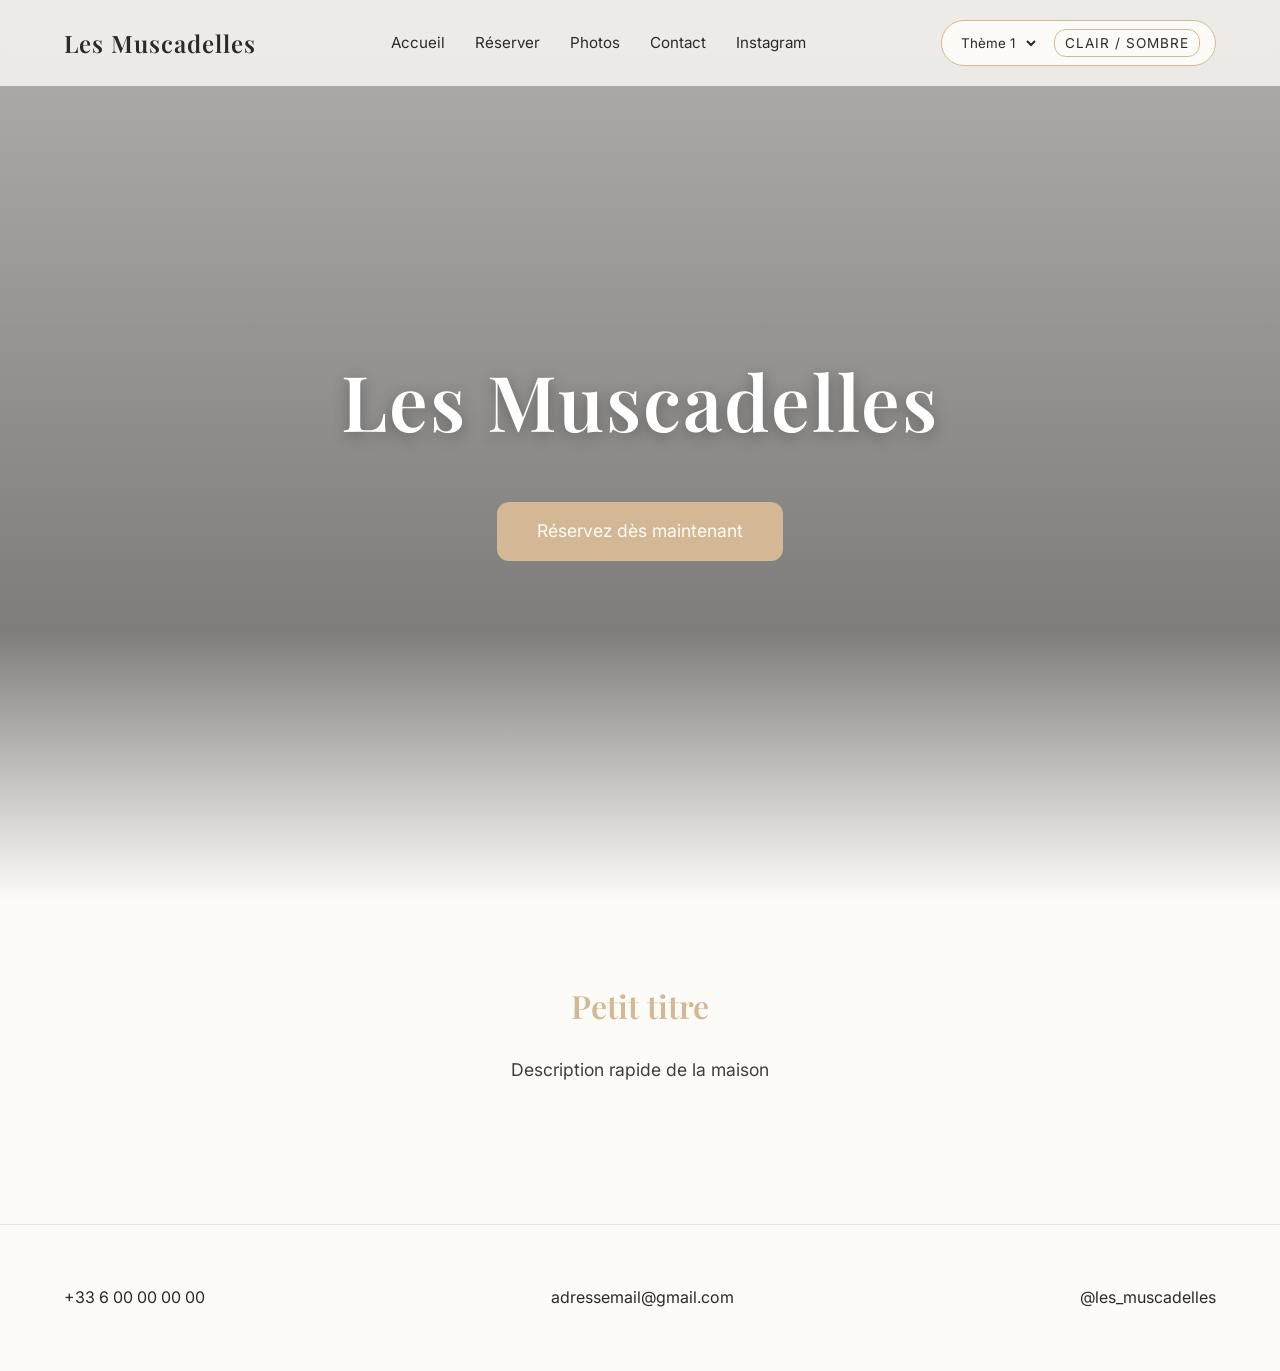
==== index.html @ 4e6fd235 "Create demo" ====
<!DOCTYPE html>
<html lang="fr">
<head>
    <meta charset="UTF-8">
    <meta name="viewport" content="width=device-width, initial-scale=1.0">
    <meta http-equiv="refresh" content="0; url=demo.html">
    <title>Les Muscadelles</title>
    <script>
        window.location.replace("demo.html");
    </script>
</head>
<body>
    <a href="demo.html"></a>
</body>
</html>
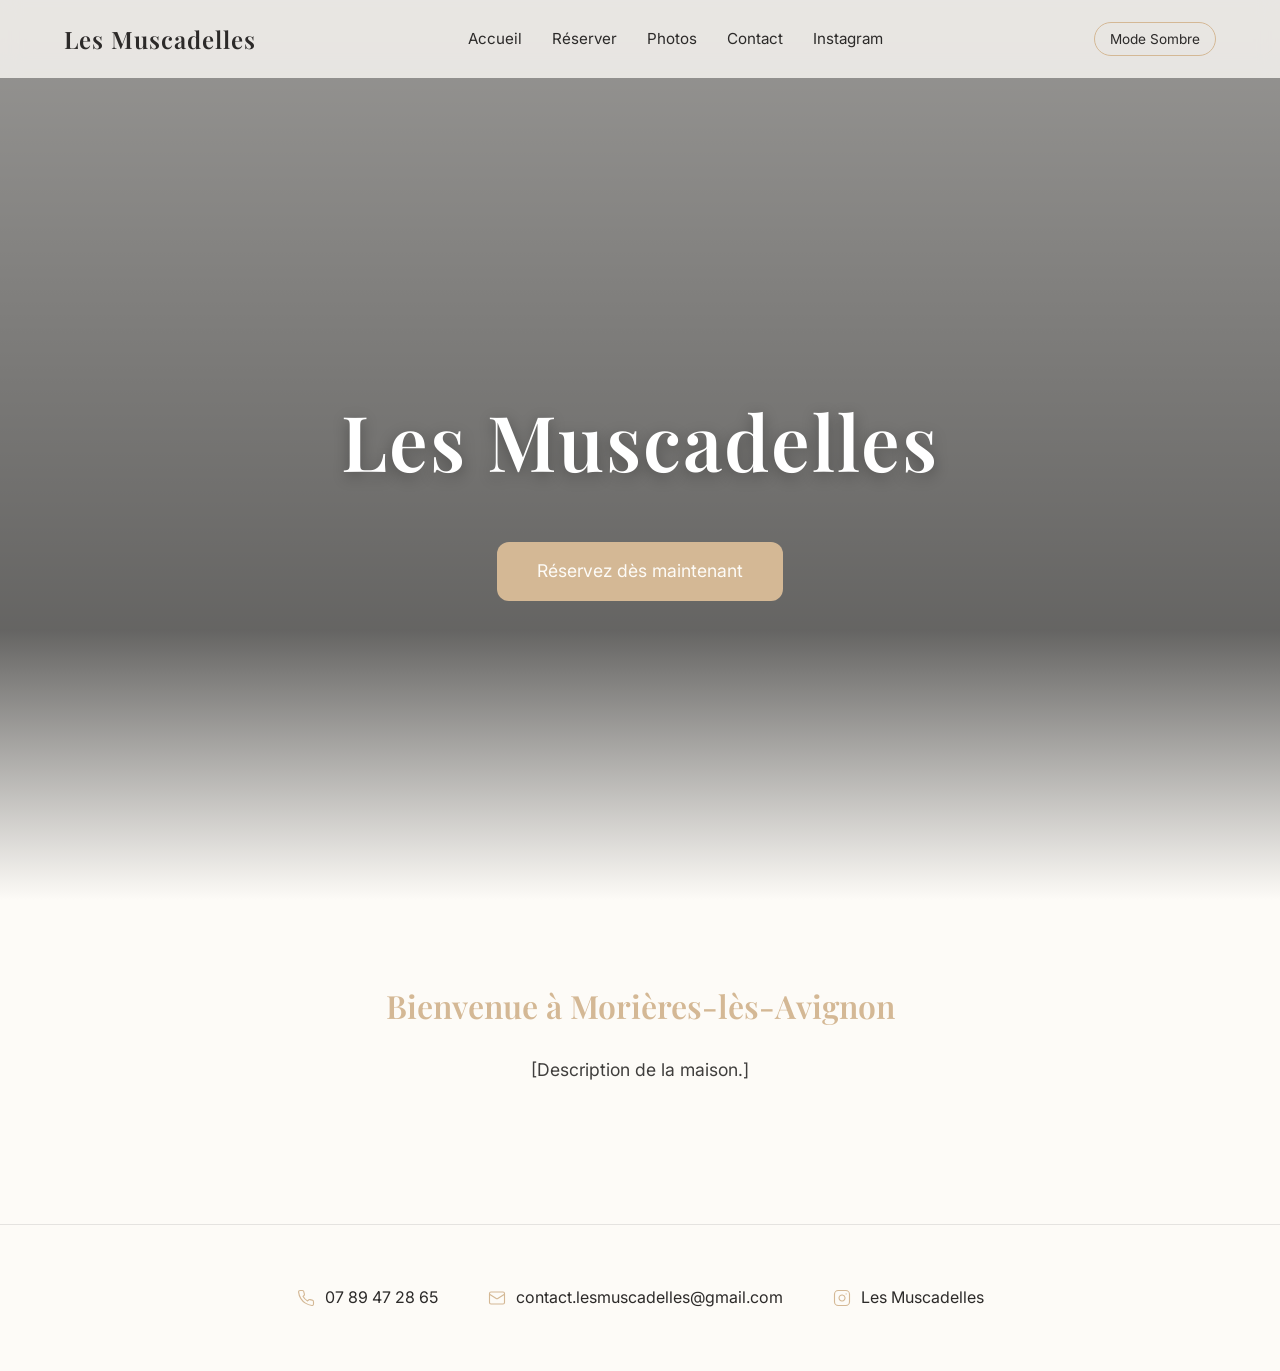
==== commit 8fd701fc: "Titre Description" ====
--- a/index.html
+++ b/index.html
@@ -3,13 +3,70 @@
 <head>
     <meta charset="UTF-8">
     <meta name="viewport" content="width=device-width, initial-scale=1.0">
-    <meta http-equiv="refresh" content="0; url=demo.html">
     <title>Les Muscadelles</title>
-    <script>
-        window.location.replace("demo.html");
-    </script>
+    <link href="https://fonts.googleapis.com/css2?family=Inter:wght@300;400;600&family=Playfair+Display:ital,wght@0,400;0,600;1,400&display=swap" rel="stylesheet">
+    <link rel="stylesheet" href="style.css">
 </head>
 <body>
-    <a href="demo.html"></a>
+
+    <header>
+        <div class="brand">Les Muscadelles</div>
+        <nav>
+            <a href="#">Accueil</a>
+            <a href="#">Réserver</a>
+            <a href="#">Photos</a>
+            <a href="#">Contact</a>
+            <a href="#">Instagram</a>
+        </nav>
+        
+        <button class="theme-toggle" id="themeToggle">Mode Sombre</button>
+    </header>
+
+    <section class="hero">
+        <div class="hero-content">
+            <h1>Les Muscadelles</h1>
+            <a href="#" class="btn-reserve">Réservez dès maintenant</a>
+        </div>
+    </section>
+
+    <main>
+        <section class="description">
+            <h2>Bienvenue à Morières-lès-Avignon</h2>
+            <p>[Description de la maison.]</p>
+        </section>
+    </main>
+
+    <footer>
+        <div class="contact-item">
+            <a href="tel:+33789472865">
+                <svg class="icon" viewBox="0 0 24 24" fill="none" stroke="currentColor" stroke-width="1.5" stroke-linecap="round" stroke-linejoin="round">
+                    <path d="M22 16.92v3a2 2 0 0 1-2.18 2 19.79 19.79 0 0 1-8.63-3.07 19.5 19.5 0 0 1-6-6 19.79 19.79 0 0 1-3.07-8.67A2 2 0 0 1 4.11 2h3a2 2 0 0 1 2 1.72 12.84 12.84 0 0 0 .7 2.81 2 2 0 0 1-.45 2.11L8.09 9.91a16 16 0 0 0 6 6l1.27-1.27a2 2 0 0 1 2.11-.45 12.84 12.84 0 0 0 2.81.7A2 2 0 0 1 22 16.92z"/>
+                </svg>
+                <span>07 89 47 28 65</span>
+            </a>
+        </div>
+
+        <div class="contact-item">
+            <a href="mailto:contact.lesmuscadelles@gmail.com">
+                <svg class="icon" viewBox="0 0 24 24" fill="none" stroke="currentColor" stroke-width="1.5" stroke-linecap="round" stroke-linejoin="round">
+                    <rect x="2" y="4" width="20" height="16" rx="2"/>
+                    <path d="m22 7-8.97 5.7a1.94 1.94 0 0 1-2.06 0L2 7"/>
+                </svg>
+                <span>contact.lesmuscadelles@gmail.com</span>
+            </a>
+        </div>
+
+        <div class="contact-item">
+            <a href="https://www.instagram.com/" target="_blank" rel="noopener noreferrer">
+                <svg class="icon" viewBox="0 0 24 24" fill="none" stroke="currentColor" stroke-width="1.5" stroke-linecap="round" stroke-linejoin="round">
+                    <rect x="2" y="2" width="20" height="20" rx="5" ry="5"/>
+                    <path d="M16 11.37A4 4 0 1 1 12.63 8 4 4 0 0 1 16 11.37z"/>
+                    <line x1="17.5" y1="6.5" x2="17.51" y2="6.5"/>
+                </svg>
+                <span>Les Muscadelles</span>
+            </a>
+        </div>
+    </footer>
+    <script src="script.js"></script>
 </body>
 </html>
--- a/style.css
+++ b/style.css
@@ -0,0 +1,209 @@
+:root {
+    --bg-color: #FDFBF7;
+    --text-color: #2C2A29;
+    --accent-color: #D4B895;
+    --header-bg: rgba(253, 251, 247, 0.8);
+    --font-heading: 'Playfair Display', serif;
+    --font-body: 'Inter', sans-serif;
+    --border-radius: 12px;
+}
+
+[data-theme="dark"] {
+    --bg-color: #1A1817;
+    --text-color: #FDFBF7;
+    --accent-color: #B89C7A;
+    --header-bg: rgba(26, 24, 23, 0.8);
+}
+
+* { 
+    box-sizing: border-box; 
+    margin: 0; 
+    padding: 0; 
+}
+
+body {
+    font-family: var(--font-body);
+    background-color: var(--bg-color);
+    color: var(--text-color);
+    transition: background-color 0.4s ease, color 0.4s ease;
+    line-height: 1.6;
+}
+
+h1, h2, h3, .brand {
+    font-family: var(--font-heading);
+    font-weight: 600;
+}
+
+a { 
+    text-decoration: none; 
+    color: inherit; 
+    transition: opacity 0.3s ease; 
+}
+
+a:hover { 
+    opacity: 0.7; 
+}
+   
+header {
+    position: fixed;
+    top: 0; 
+    left: 0; 
+    width: 100%;
+    background: var(--header-bg);
+    backdrop-filter: blur(10px);
+    -webkit-backdrop-filter: blur(10px);
+    z-index: 1000;
+    padding: 20px 5%;
+    display: flex;
+    justify-content: space-between;
+    align-items: center;
+}
+
+.brand { 
+    font-size: 1.5rem; 
+    letter-spacing: 1px; 
+}
+
+nav { 
+    display: flex; 
+    gap: 30px; 
+    align-items: center; 
+}
+
+nav a { 
+    font-size: 0.95rem; 
+    font-weight: 400; 
+}
+
+button.theme-toggle {
+    background: transparent;
+    color: var(--text-color);
+    border: 1px solid var(--accent-color);
+    padding: 8px 15px;
+    border-radius: 50px;
+    font-family: inherit;
+    font-size: 0.85rem;
+    cursor: pointer;
+    transition: all 0.3s ease;
+}
+
+button.theme-toggle:hover {
+    background: var(--accent-color);
+    color: var(--bg-color);
+}
+   
+.hero {
+    position: relative;
+    min-height: 100vh;
+    width: 100%;
+    padding-top: 80px;
+    background-image: url('https://images.squarespace-cdn.com/content/v1/6001ce695a503d6d70ef3775/eaea5bb8-c401-4aee-99a2-dddd97c831c2/villa-luxe-sud-france-eygalieres.jpeg');
+    background-size: cover;
+    background-position: center;
+    display: flex;
+    flex-direction: column;
+    justify-content: center;
+    align-items: center;
+    text-align: center;
+    color: #FFFFFF; 
+}
+
+.hero::after {
+    content: '';
+    position: absolute;
+    top: 0; 
+    left: 0; 
+    width: 100%; 
+    height: 100%;
+    background: linear-gradient(
+        to bottom, 
+        rgba(0,0,0,0.4) 0%, 
+        rgba(0,0,0,0.6) 70%, 
+        var(--bg-color) 100%
+    );
+    z-index: 1;
+}
+
+.hero-content {
+    position: relative;
+    z-index: 2;
+    padding: 0 20px;
+}
+
+.hero h1 {
+    font-size: clamp(3rem, 6vw, 6rem);
+    margin-bottom: 20px;
+    letter-spacing: 2px;
+    text-shadow: 0 4px 15px rgba(0,0,0,0.3);
+}
+
+.btn-reserve {
+    display: inline-block;
+    background-color: var(--accent-color);
+    color: var(--bg-color);
+    padding: 15px 40px;
+    font-size: 1.1rem;
+    border-radius: var(--border-radius);
+    margin-top: 20px;
+    transition: transform 0.3s ease, filter 0.3s ease;
+}
+
+.btn-reserve:hover {
+    transform: translateY(-3px);
+    filter: brightness(1.1);
+}
+   
+main { 
+    padding: 80px 5%; 
+    max-width: 1200px; 
+    margin: 0 auto; 
+    text-align: center; 
+}
+
+.description {
+    max-width: 800px;
+    margin: 0 auto 60px auto;
+}
+
+.description h2 { 
+    font-size: 2rem; 
+    margin-bottom: 25px; 
+    color: var(--accent-color); 
+}
+
+.description p { 
+    font-size: 1.1rem; 
+    margin-bottom: 15px; 
+    opacity: 0.9; 
+}
+
+footer {
+    padding: 60px 5%;
+    background-color: transparent;
+    border-top: 1px solid rgba(128,128,128,0.2);
+    display: flex;
+    justify-content: center;
+    align-items: center;
+    flex-wrap: wrap;
+    gap: 50px;
+}
+
+@media (max-width: 900px) {
+    header { flex-direction: column; gap: 15px; padding: 15px; }
+    nav { flex-wrap: wrap; justify-content: center; }
+    footer { flex-direction: column; text-align: center; }
+}
+
+.contact-item, 
+.contact-item a {
+    display: flex;
+    align-items: center;
+    gap: 10px;
+}
+
+.contact-item .icon {
+    width: 18px;
+    height: 18px;
+    stroke: var(--accent-color);
+    flex-shrink: 0;
+}
